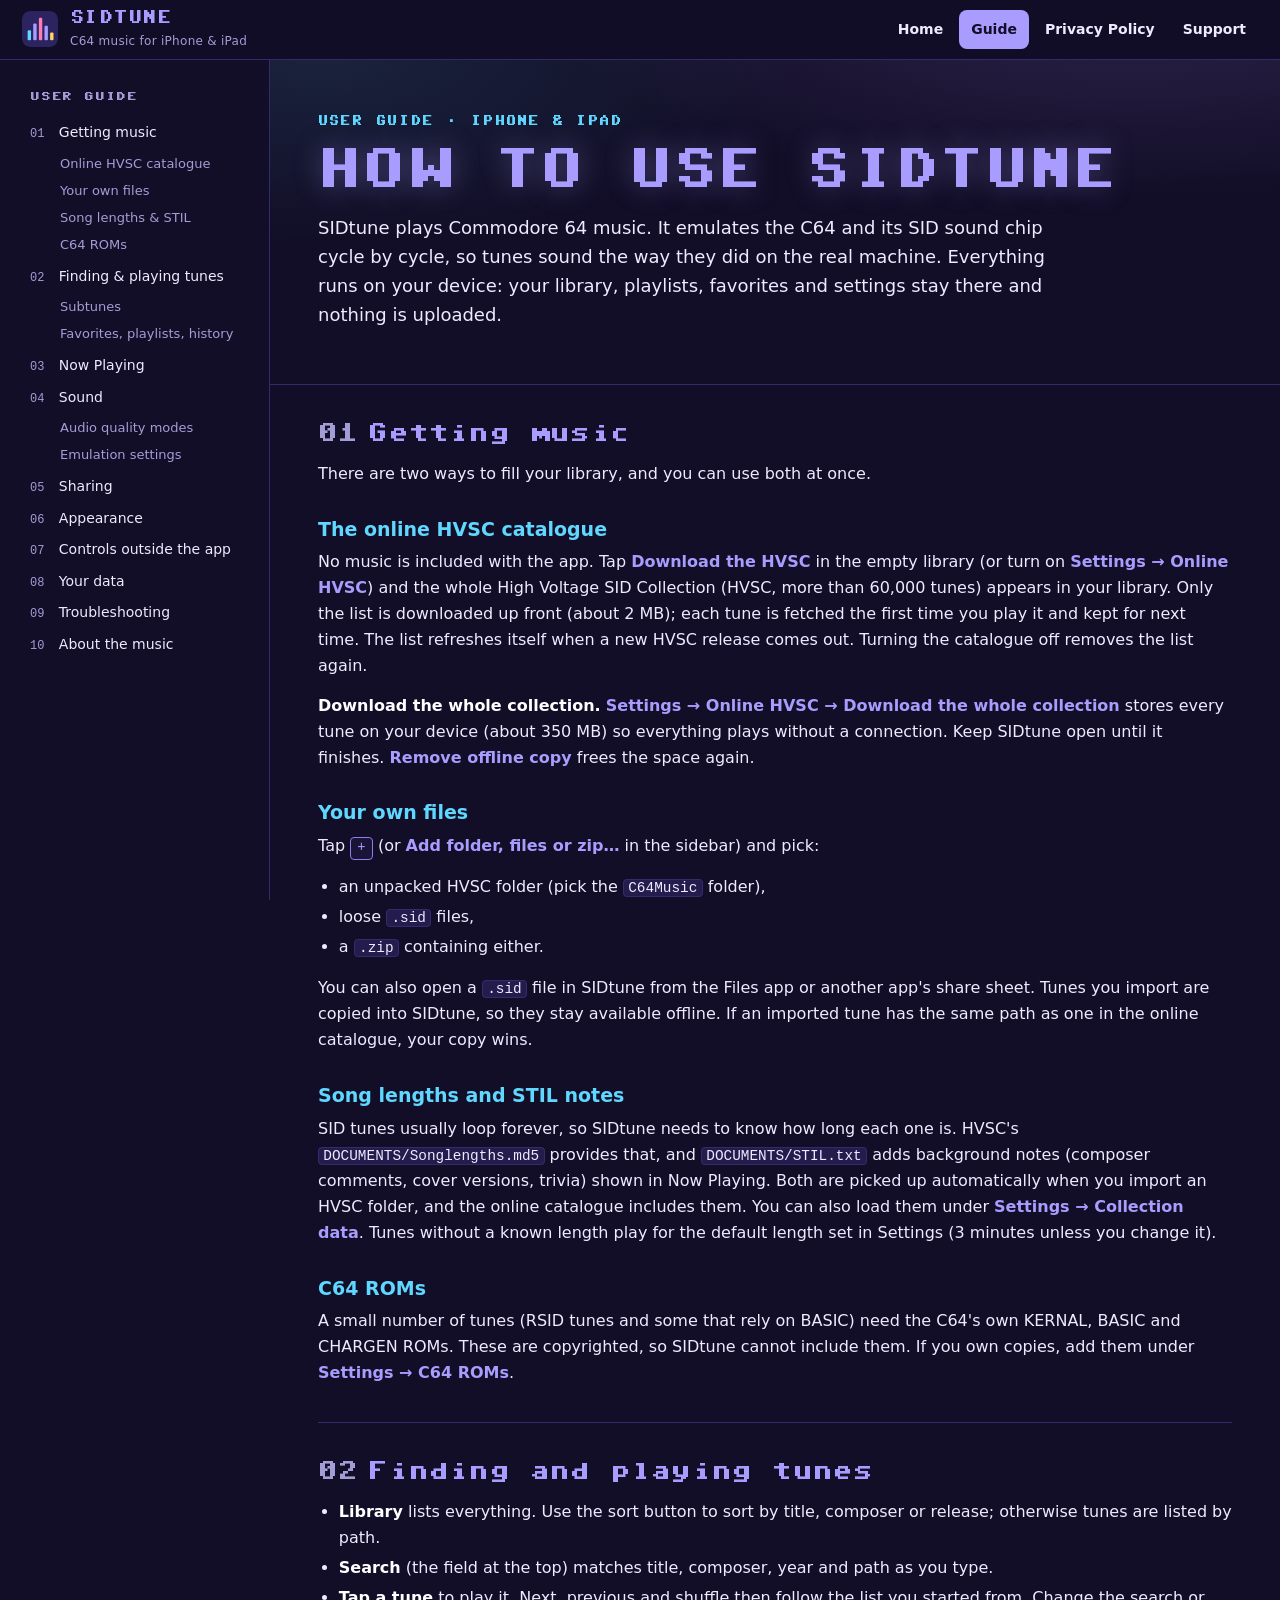
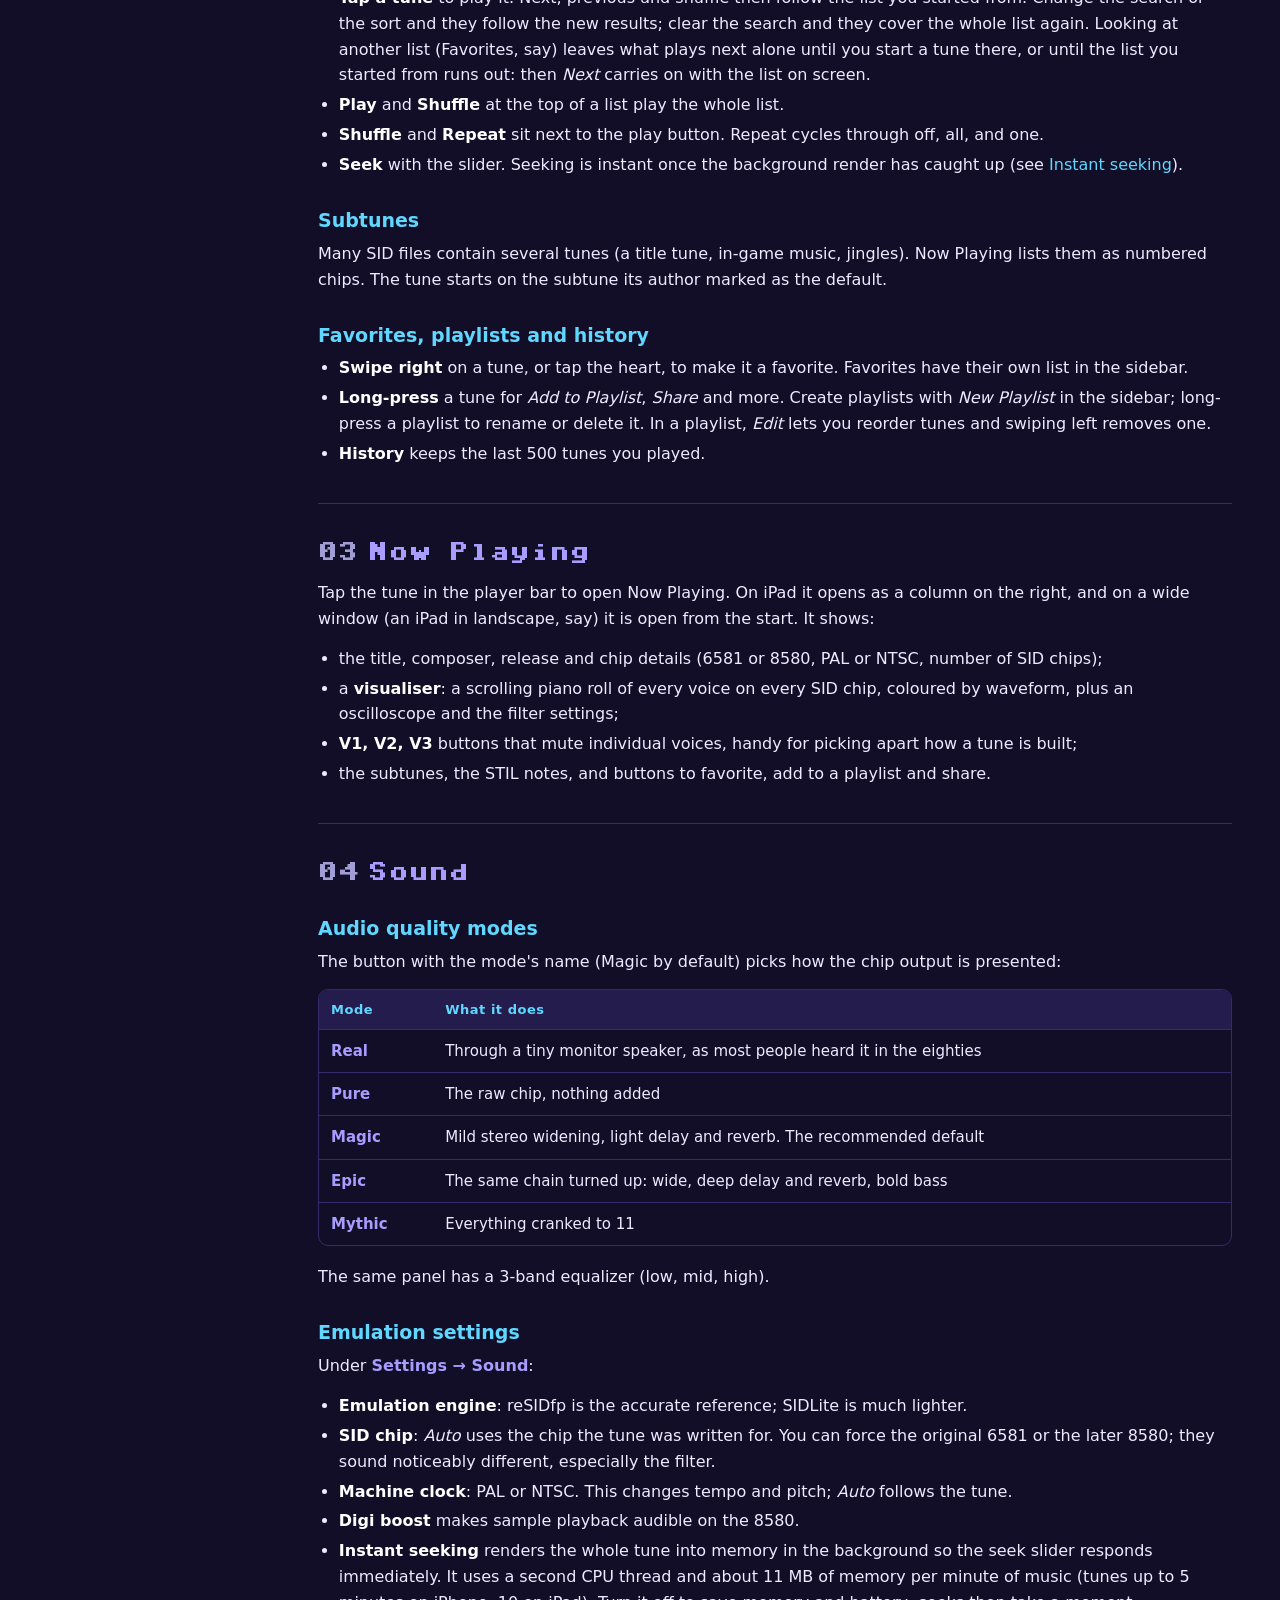
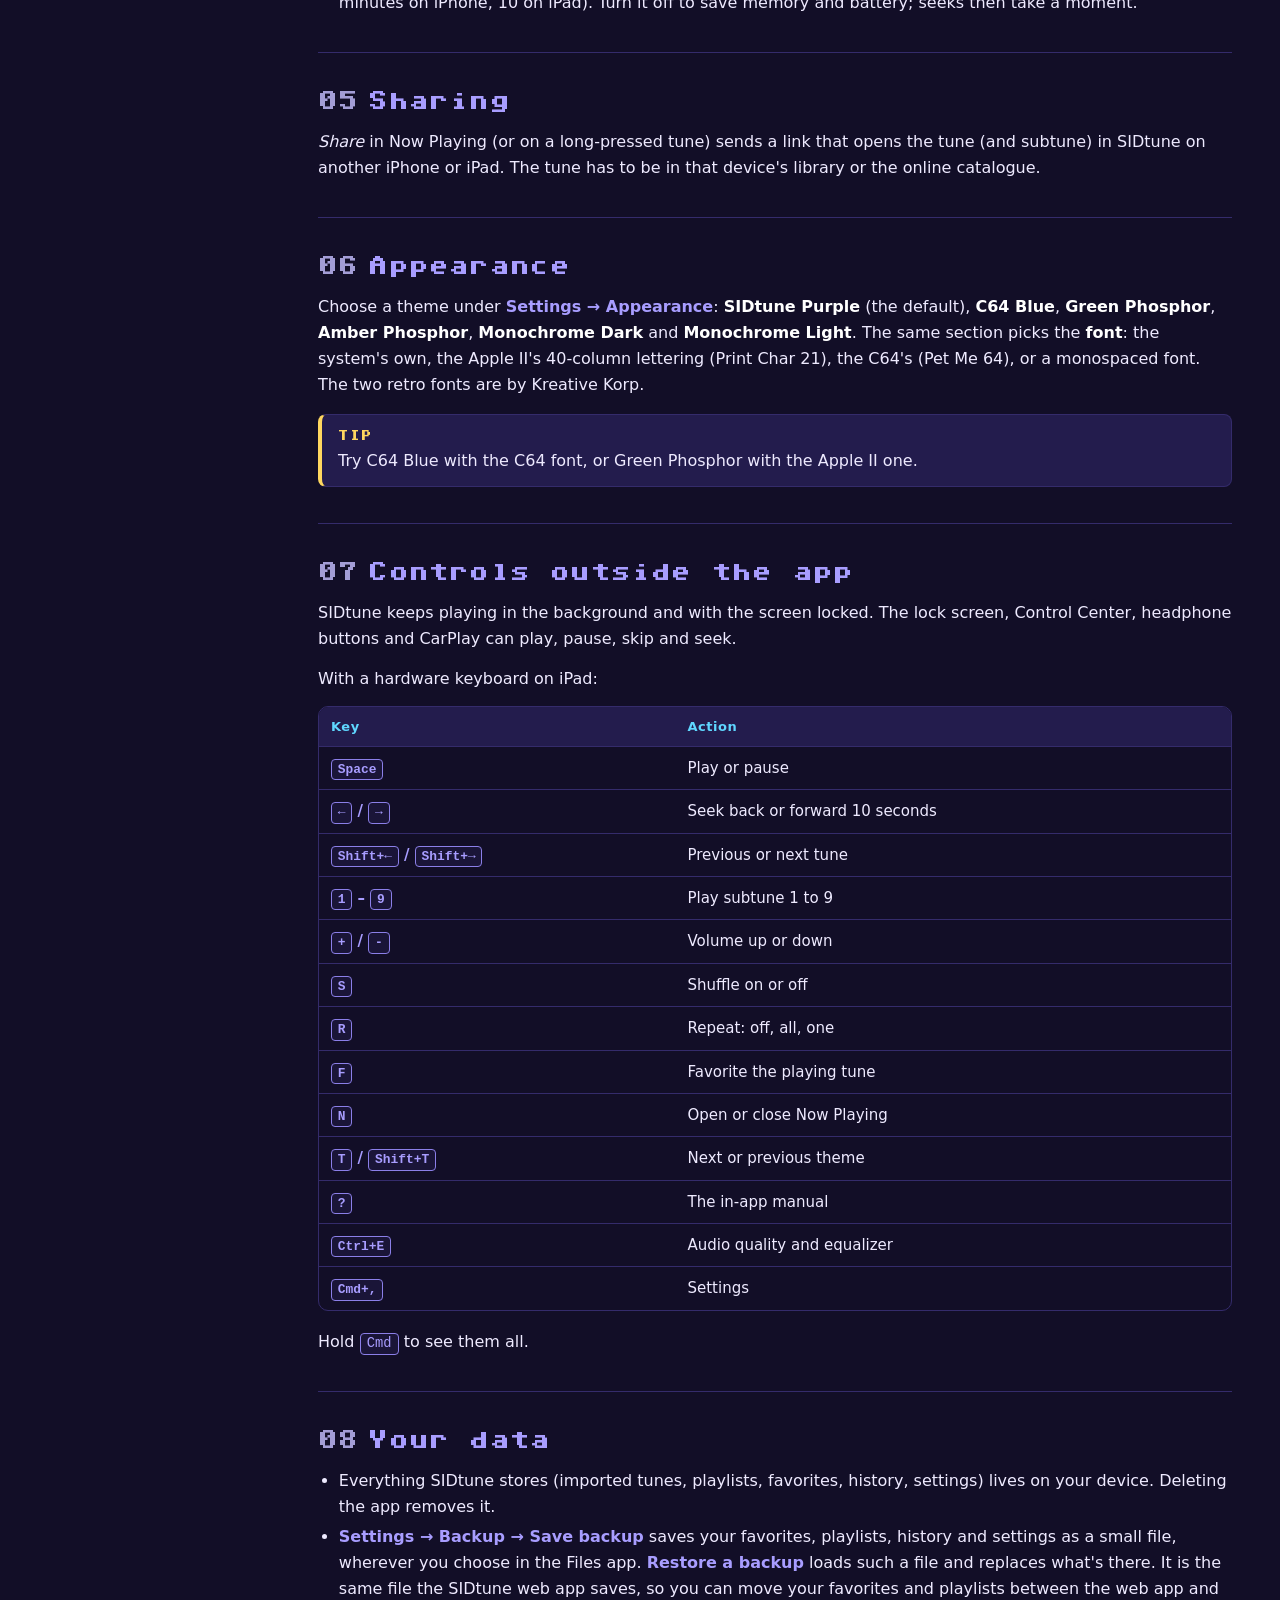
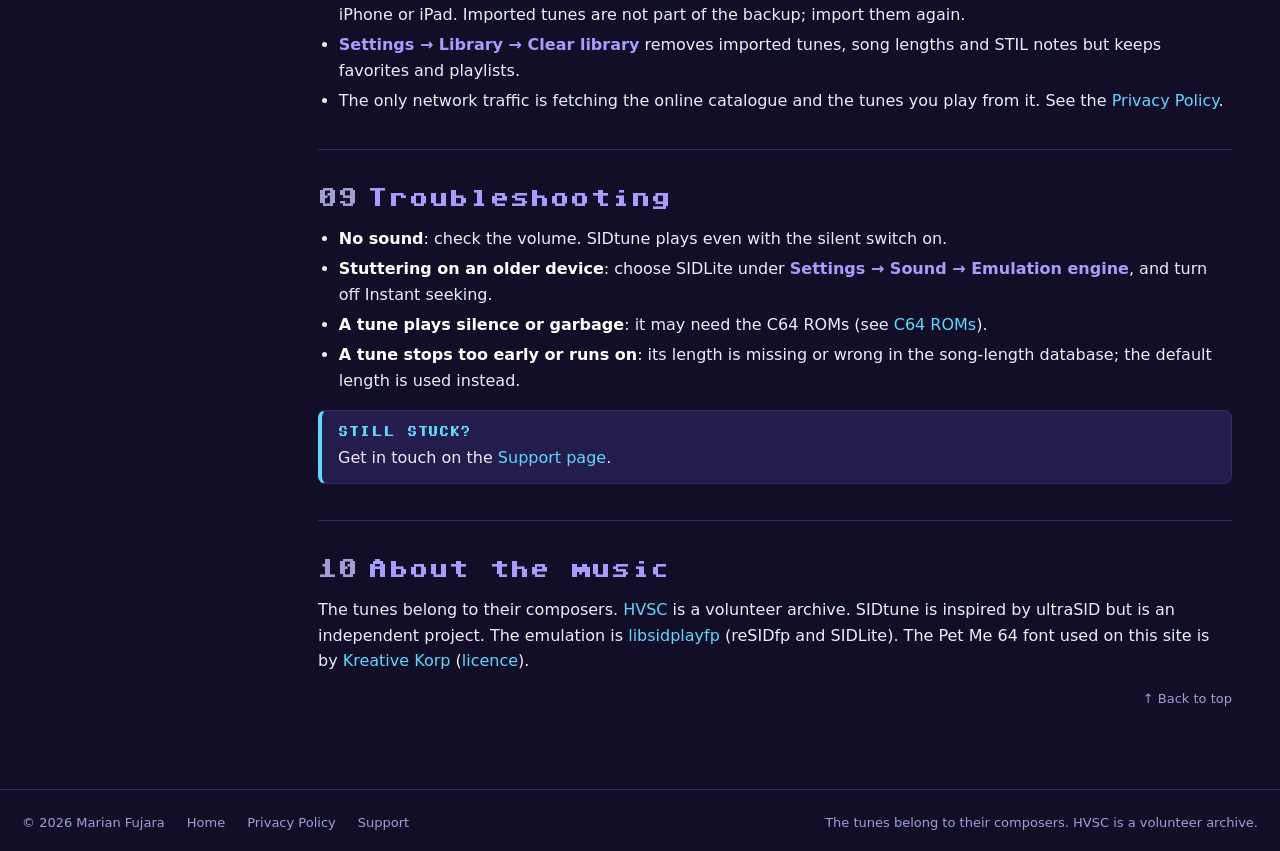
==== website/guide.html @ 6d30fe2c "Port web app 0.7.1–0.10.1; add App Store screenshots and support site From the web app: - Next, prev" ====
<!doctype html>
<html lang="en">
<head>
<meta charset="utf-8">
<meta name="viewport" content="width=device-width, initial-scale=1">
<title>SIDtune — User Guide</title>
<meta name="description" content="How to use SIDtune on iPhone and iPad: getting music, playing tunes, Now Playing, sound settings, sharing, appearance, controls, your data and troubleshooting.">
<meta name="theme-color" content="#120e27">
<link rel="icon" href="icon.svg" type="image/svg+xml">
<link rel="stylesheet" href="style.css">
</head>
<body class="guide">

<header class="topbar">
  <div class="topbar-inner">
    <a class="brand" href="index.html"><img src="icon.svg" alt="" width="36" height="36"><b>SIDTUNE<span>C64 music for iPhone &amp; iPad</span></b></a>
    <nav class="topnav" aria-label="Site">
      <a href="index.html">Home</a>
      <a href="guide.html" aria-current="page">Guide</a>
      <a href="privacy.html">Privacy<span class="long"> Policy</span></a>
      <a href="support.html">Support</a>
    </nav>
  </div>
</header>

<div class="layout">

<nav class="toc" aria-label="Contents">
  <div class="toc-title">USER GUIDE</div>
  <ol>
    <li><a href="#music">Getting music</a>
      <ol>
        <li><a href="#hvsc">Online HVSC catalogue</a></li>
        <li><a href="#own-files">Your own files</a></li>
        <li><a href="#songlengths">Song lengths &amp; STIL</a></li>
        <li><a href="#roms">C64 ROMs</a></li>
      </ol>
    </li>
    <li><a href="#playing">Finding &amp; playing tunes</a>
      <ol>
        <li><a href="#subtunes">Subtunes</a></li>
        <li><a href="#favorites">Favorites, playlists, history</a></li>
      </ol>
    </li>
    <li><a href="#now-playing">Now Playing</a></li>
    <li><a href="#sound">Sound</a>
      <ol>
        <li><a href="#modes">Audio quality modes</a></li>
        <li><a href="#emulation">Emulation settings</a></li>
      </ol>
    </li>
    <li><a href="#sharing">Sharing</a></li>
    <li><a href="#appearance">Appearance</a></li>
    <li><a href="#controls">Controls outside the app</a></li>
    <li><a href="#data">Your data</a></li>
    <li><a href="#troubleshooting">Troubleshooting</a></li>
    <li><a href="#about">About the music</a></li>
  </ol>
</nav>

<main>

<header class="hero" id="top">
  <div class="eyebrow">USER GUIDE · IPHONE &amp; IPAD</div>
  <h1>HOW TO USE SIDTUNE</h1>
  <p class="lead">SIDtune plays Commodore 64 music. It emulates the C64 and its SID sound chip cycle by cycle, so tunes sound the way they did on the real machine. Everything runs on your device: your library, playlists, favorites and settings stay there and nothing is uploaded.</p>
</header>

<details class="toc-mobile">
  <summary>CONTENTS</summary>
  <ol>
    <li><a href="#music">Getting music</a></li>
    <li><a href="#playing">Finding &amp; playing tunes</a></li>
    <li><a href="#now-playing">Now Playing</a></li>
    <li><a href="#sound">Sound</a></li>
    <li><a href="#sharing">Sharing</a></li>
    <li><a href="#appearance">Appearance</a></li>
    <li><a href="#controls">Controls outside the app</a></li>
    <li><a href="#data">Your data</a></li>
    <li><a href="#troubleshooting">Troubleshooting</a></li>
    <li><a href="#about">About the music</a></li>
  </ol>
</details>

<section id="music">
  <h2><span class="num">01</span>Getting music</h2>
  <p>There are two ways to fill your library, and you can use both at once.</p>

  <h3 id="hvsc">The online HVSC catalogue</h3>
  <p>No music is included with the app. Tap <em class="path">Download the HVSC</em> in the empty library (or turn on <em class="path">Settings → Online HVSC</em>) and the whole High Voltage SID Collection (HVSC, more than 60,000 tunes) appears in your library. Only the list is downloaded up front (about 2&nbsp;MB); each tune is fetched the first time you play it and kept for next time. The list refreshes itself when a new HVSC release comes out. Turning the catalogue off removes the list again.</p>
  <p><strong>Download the whole collection.</strong> <em class="path">Settings → Online HVSC → Download the whole collection</em> stores every tune on your device (about 350&nbsp;MB) so everything plays without a connection. Keep SIDtune open until it finishes. <em class="path">Remove offline copy</em> frees the space again.</p>

  <h3 id="own-files">Your own files</h3>
  <p>Tap <kbd>+</kbd> (or <em class="path">Add folder, files or zip…</em> in the sidebar) and pick:</p>
  <ul>
    <li>an unpacked HVSC folder (pick the <code>C64Music</code> folder),</li>
    <li>loose <code>.sid</code> files,</li>
    <li>a <code>.zip</code> containing either.</li>
  </ul>
  <p>You can also open a <code>.sid</code> file in SIDtune from the Files app or another app's share sheet. Tunes you import are copied into SIDtune, so they stay available offline. If an imported tune has the same path as one in the online catalogue, your copy wins.</p>

  <h3 id="songlengths">Song lengths and STIL notes</h3>
  <p>SID tunes usually loop forever, so SIDtune needs to know how long each one is. HVSC's <code>DOCUMENTS/Songlengths.md5</code> provides that, and <code>DOCUMENTS/STIL.txt</code> adds background notes (composer comments, cover versions, trivia) shown in Now Playing. Both are picked up automatically when you import an HVSC folder, and the online catalogue includes them. You can also load them under <em class="path">Settings → Collection data</em>. Tunes without a known length play for the default length set in Settings (3 minutes unless you change it).</p>

  <h3 id="roms">C64 ROMs</h3>
  <p>A small number of tunes (RSID tunes and some that rely on BASIC) need the C64's own KERNAL, BASIC and CHARGEN ROMs. These are copyrighted, so SIDtune cannot include them. If you own copies, add them under <em class="path">Settings → C64 ROMs</em>.</p>
</section>

<section id="playing">
  <h2><span class="num">02</span>Finding and playing tunes</h2>
  <ul>
    <li><strong>Library</strong> lists everything. Use the sort button to sort by title, composer or release; otherwise tunes are listed by path.</li>
    <li><strong>Search</strong> (the field at the top) matches title, composer, year and path as you type.</li>
    <li><strong>Tap a tune</strong> to play it. Next, previous and shuffle then follow the list you started from. Change the search or the sort and they follow the new results; clear the search and they cover the whole list again. Looking at another list (Favorites, say) leaves what plays next alone until you start a tune there, or until the list you started from runs out: then <em>Next</em> carries on with the list on screen.</li>
    <li><strong>Play</strong> and <strong>Shuffle</strong> at the top of a list play the whole list.</li>
    <li><strong>Shuffle</strong> and <strong>Repeat</strong> sit next to the play button. Repeat cycles through off, all, and one.</li>
    <li><strong>Seek</strong> with the slider. Seeking is instant once the background render has caught up (see <a href="#emulation">Instant seeking</a>).</li>
  </ul>

  <h3 id="subtunes">Subtunes</h3>
  <p>Many SID files contain several tunes (a title tune, in-game music, jingles). Now Playing lists them as numbered chips. The tune starts on the subtune its author marked as the default.</p>

  <h3 id="favorites">Favorites, playlists and history</h3>
  <ul>
    <li><strong>Swipe right</strong> on a tune, or tap the heart, to make it a favorite. Favorites have their own list in the sidebar.</li>
    <li><strong>Long-press</strong> a tune for <em>Add to Playlist</em>, <em>Share</em> and more. Create playlists with <em>New Playlist</em> in the sidebar; long-press a playlist to rename or delete it. In a playlist, <em>Edit</em> lets you reorder tunes and swiping left removes one.</li>
    <li><strong>History</strong> keeps the last 500 tunes you played.</li>
  </ul>
</section>

<section id="now-playing">
  <h2><span class="num">03</span>Now Playing</h2>
  <p>Tap the tune in the player bar to open Now Playing. On iPad it opens as a column on the right, and on a wide window (an iPad in landscape, say) it is open from the start. It shows:</p>
  <ul>
    <li>the title, composer, release and chip details (6581 or 8580, PAL or NTSC, number of SID chips);</li>
    <li>a <strong>visualiser</strong>: a scrolling piano roll of every voice on every SID chip, coloured by waveform, plus an oscilloscope and the filter settings;</li>
    <li><strong>V1, V2, V3</strong> buttons that mute individual voices, handy for picking apart how a tune is built;</li>
    <li>the subtunes, the STIL notes, and buttons to favorite, add to a playlist and share.</li>
  </ul>
</section>

<section id="sound">
  <h2><span class="num">04</span>Sound</h2>

  <h3 id="modes">Audio quality modes</h3>
  <p>The button with the mode's name (Magic by default) picks how the chip output is presented:</p>
  <div class="table-wrap"><table>
    <thead><tr><th>Mode</th><th>What it does</th></tr></thead>
    <tbody>
      <tr><td>Real</td><td>Through a tiny monitor speaker, as most people heard it in the eighties</td></tr>
      <tr><td>Pure</td><td>The raw chip, nothing added</td></tr>
      <tr><td>Magic</td><td>Mild stereo widening, light delay and reverb. The recommended default</td></tr>
      <tr><td>Epic</td><td>The same chain turned up: wide, deep delay and reverb, bold bass</td></tr>
      <tr><td>Mythic</td><td>Everything cranked to 11</td></tr>
    </tbody>
  </table></div>
  <p>The same panel has a 3-band equalizer (low, mid, high).</p>

  <h3 id="emulation">Emulation settings</h3>
  <p>Under <em class="path">Settings → Sound</em>:</p>
  <ul>
    <li><strong>Emulation engine</strong>: reSIDfp is the accurate reference; SIDLite is much lighter.</li>
    <li><strong>SID chip</strong>: <em>Auto</em> uses the chip the tune was written for. You can force the original 6581 or the later 8580; they sound noticeably different, especially the filter.</li>
    <li><strong>Machine clock</strong>: PAL or NTSC. This changes tempo and pitch; <em>Auto</em> follows the tune.</li>
    <li><strong>Digi boost</strong> makes sample playback audible on the 8580.</li>
    <li><strong>Instant seeking</strong> renders the whole tune into memory in the background so the seek slider responds immediately. It uses a second CPU thread and about 11&nbsp;MB of memory per minute of music (tunes up to 5 minutes on iPhone, 10 on iPad). Turn it off to save memory and battery; seeks then take a moment.</li>
  </ul>
</section>

<section id="sharing">
  <h2><span class="num">05</span>Sharing</h2>
  <p><em>Share</em> in Now Playing (or on a long-pressed tune) sends a link that opens the tune (and subtune) in SIDtune on another iPhone or iPad. The tune has to be in that device's library or the online catalogue.</p>
</section>

<section id="appearance">
  <h2><span class="num">06</span>Appearance</h2>
  <p>Choose a theme under <em class="path">Settings → Appearance</em>: <strong>SIDtune Purple</strong> (the default), <strong>C64 Blue</strong>, <strong>Green Phosphor</strong>, <strong>Amber Phosphor</strong>, <strong>Monochrome Dark</strong> and <strong>Monochrome Light</strong>. The same section picks the <strong>font</strong>: the system's own, the Apple II's 40-column lettering (Print Char 21), the C64's (Pet Me 64), or a monospaced font. The two retro fonts are by Kreative Korp.</p>
  <div class="tip"><b>TIP</b>Try C64 Blue with the C64 font, or Green Phosphor with the Apple II one.</div>
</section>

<section id="controls">
  <h2><span class="num">07</span>Controls outside the app</h2>
  <p>SIDtune keeps playing in the background and with the screen locked. The lock screen, Control Center, headphone buttons and CarPlay can play, pause, skip and seek.</p>
  <p>With a hardware keyboard on iPad:</p>
  <div class="table-wrap"><table>
    <thead><tr><th>Key</th><th>Action</th></tr></thead>
    <tbody>
      <tr><td><kbd>Space</kbd></td><td>Play or pause</td></tr>
      <tr><td><kbd>←</kbd> / <kbd>→</kbd></td><td>Seek back or forward 10 seconds</td></tr>
      <tr><td><kbd>Shift+←</kbd> / <kbd>Shift+→</kbd></td><td>Previous or next tune</td></tr>
      <tr><td><kbd>1</kbd> – <kbd>9</kbd></td><td>Play subtune 1 to 9</td></tr>
      <tr><td><kbd>+</kbd> / <kbd>-</kbd></td><td>Volume up or down</td></tr>
      <tr><td><kbd>S</kbd></td><td>Shuffle on or off</td></tr>
      <tr><td><kbd>R</kbd></td><td>Repeat: off, all, one</td></tr>
      <tr><td><kbd>F</kbd></td><td>Favorite the playing tune</td></tr>
      <tr><td><kbd>N</kbd></td><td>Open or close Now Playing</td></tr>
      <tr><td><kbd>T</kbd> / <kbd>Shift+T</kbd></td><td>Next or previous theme</td></tr>
      <tr><td><kbd>?</kbd></td><td>The in-app manual</td></tr>
      <tr><td><kbd>Ctrl+E</kbd></td><td>Audio quality and equalizer</td></tr>
      <tr><td><kbd>Cmd+,</kbd></td><td>Settings</td></tr>
    </tbody>
  </table></div>
  <p>Hold <kbd>Cmd</kbd> to see them all.</p>
</section>

<section id="data">
  <h2><span class="num">08</span>Your data</h2>
  <ul>
    <li>Everything SIDtune stores (imported tunes, playlists, favorites, history, settings) lives on your device. Deleting the app removes it.</li>
    <li><em class="path">Settings → Backup → Save backup</em> saves your favorites, playlists, history and settings as a small file, wherever you choose in the Files app. <em class="path">Restore a backup</em> loads such a file and replaces what's there. It is the same file the SIDtune web app saves, so you can move your favorites and playlists between the web app and iPhone or iPad. Imported tunes are not part of the backup; import them again.</li>
    <li><em class="path">Settings → Library → Clear library</em> removes imported tunes, song lengths and STIL notes but keeps favorites and playlists.</li>
    <li>The only network traffic is fetching the online catalogue and the tunes you play from it. See the <a href="privacy.html">Privacy Policy</a>.</li>
  </ul>
</section>

<section id="troubleshooting">
  <h2><span class="num">09</span>Troubleshooting</h2>
  <ul>
    <li><strong>No sound</strong>: check the volume. SIDtune plays even with the silent switch on.</li>
    <li><strong>Stuttering on an older device</strong>: choose SIDLite under <em class="path">Settings → Sound → Emulation engine</em>, and turn off Instant seeking.</li>
    <li><strong>A tune plays silence or garbage</strong>: it may need the C64 ROMs (see <a href="#roms">C64 ROMs</a>).</li>
    <li><strong>A tune stops too early or runs on</strong>: its length is missing or wrong in the song-length database; the default length is used instead.</li>
  </ul>
  <div class="note"><b>STILL STUCK?</b>Get in touch on the <a href="support.html">Support page</a>.</div>
</section>

<section id="about">
  <h2><span class="num">10</span>About the music</h2>
  <p>The tunes belong to their composers. <a href="https://www.hvsc.c64.org/">HVSC</a> is a volunteer archive. SIDtune is inspired by ultraSID but is an independent project. The emulation is <a href="https://github.com/libsidplayfp/libsidplayfp">libsidplayfp</a> (reSIDfp and SIDLite). The Pet Me 64 font used on this site is by <a href="https://www.kreativekorp.com/software/fonts/">Kreative Korp</a> (<a href="fonts/Kreative-FreeLicense.txt">licence</a>).</p>
  <a class="top-link" href="#top">↑ Back to top</a>
</section>

</main>
</div>

<footer class="site-footer">
  <span>© 2026 Marian Fujara</span>
  <a href="index.html">Home</a>
  <a href="privacy.html">Privacy Policy</a>
  <a href="support.html">Support</a>
  <span class="spacer">The tunes belong to their composers. HVSC is a volunteer archive.</span>
</footer>

</body>
</html>
---- website/style.css ----
/* Shared styles for the SIDtune website. Colours are the app's "SIDtune Purple" theme (SIDtune/UI/Theme.swift). */
@font-face { font-family: "Pet Me 64"; src: url("fonts/PetMe64.ttf") format("truetype"); font-display: swap; }

:root {
  --bg: #120e27;
  --bg-2: #1a1538;
  --panel: #231c4d;
  --panel-2: #2c2460;
  --line: #342b6b;
  --text: #eeeaff;
  --muted: #a39dd6;
  --accent: #8b7fe8;
  --accent-strong: #a89dff;
  --accent-ink: #120e27;
  --tri: #5fd7ff;
  --saw: #ffd75f;
  --pulse: #ff7ab6;
  --mix: #b48cff;
  --radius: 10px;
  --topbar-h: 60px;
  --c64: "Pet Me 64", ui-monospace, Menlo, monospace;
  --sans: system-ui, -apple-system, "Segoe UI", Roboto, sans-serif;
  --mono: ui-monospace, "SF Mono", Menlo, Consolas, monospace;
  color-scheme: dark;
}
* { box-sizing: border-box; }
html { scroll-behavior: smooth; scroll-padding-top: 76px; }
body {
  margin: 0; background: var(--bg); color: var(--text);
  font-family: var(--sans); font-size: 16px; line-height: 1.62;
  -webkit-text-size-adjust: 100%;
}
a { color: var(--tri); text-decoration: none; }
a:hover { text-decoration: underline; }
img, svg { max-width: 100%; height: auto; display: block; }
code { font-family: var(--mono); font-size: .9em; background: var(--panel); border: 1px solid var(--line); border-radius: 4px; padding: 0 .3em; }
kbd {
  display: inline-block; padding: 0 .45em; border: 1px solid var(--accent); border-radius: 4px; background: var(--bg-2);
  color: var(--accent-strong); font-family: var(--mono); font-size: .86em; line-height: 1.5; white-space: nowrap;
}
.path { color: var(--accent-strong); font-style: normal; font-weight: 600; }

/* ---------- top bar ---------- */
.topbar {
  position: sticky; top: 0; z-index: 50; height: var(--topbar-h);
  background: rgba(18, 14, 39, .92); backdrop-filter: blur(8px); -webkit-backdrop-filter: blur(8px);
  border-bottom: 1px solid var(--line);
}
.topbar-inner { max-width: 1320px; margin: 0 auto; height: 100%; padding: 0 22px; display: flex; align-items: center; gap: 24px; }
.brand { display: flex; align-items: center; gap: 12px; color: var(--accent-strong); margin-right: auto; }
.brand:hover { text-decoration: none; }
.brand img { width: 36px; height: 36px; border-radius: 8px; }
.brand b { font-family: var(--c64); font-weight: 400; font-size: 14px; letter-spacing: .02em; }
.brand span { display: block; color: var(--muted); font-size: 12px; font-family: var(--sans); margin-top: 2px; }
.topnav { display: flex; gap: 4px; }
.topnav a { font-size: 14px; font-weight: 600; color: var(--text); padding: 8px 12px; border-radius: 8px; white-space: nowrap; }
.topnav a:hover { text-decoration: none; color: var(--accent-strong); background: var(--panel); }
.topnav a[aria-current="page"] { color: var(--accent-ink); background: var(--accent-strong); }

/* ---------- typography ---------- */
h1, h2 { font-family: var(--c64); font-weight: 400; line-height: 1.3; letter-spacing: .01em; }
h3, h4 { font-weight: 700; line-height: 1.3; }
h2 { color: var(--accent-strong); font-size: 20px; margin: 0 0 14px; }
h2 .num { color: var(--muted); margin-right: 10px; }
h3 { color: var(--tri); font-size: 19px; margin: 30px 0 8px; }
h4 { color: #fff; font-size: 16px; margin: 20px 0 6px; }
p { margin: 0 0 14px; }
ul, ol { padding-left: 1.3em; margin: 0 0 14px; }
li { margin: 4px 0; }
strong { color: #fff; }
.lead { font-size: 18px; max-width: 64ch; }
.muted { color: var(--muted); }

/* ---------- hero (home and guide) ---------- */
.hero {
  padding: 64px 48px 52px;
  background:
    radial-gradient(1000px 360px at 85% -80px, rgba(180, 140, 255, .18), transparent 60%),
    radial-gradient(800px 300px at 5% 0, rgba(95, 215, 255, .10), transparent 60%),
    var(--bg);
  border-bottom: 1px solid var(--line);
}
.hero-inner { max-width: 1180px; margin: 0 auto; display: grid; grid-template-columns: minmax(0, 1fr) 420px; gap: 48px; align-items: center; }
.eyebrow { font-family: var(--c64); color: var(--tri); font-size: 11px; letter-spacing: .1em; }
.hero h1 { font-size: clamp(32px, 6vw, 60px); color: var(--accent-strong); margin: 12px 0 14px; text-shadow: 0 0 28px rgba(168, 157, 255, .35); }
.hero h1 small { display: block; font-family: var(--sans); font-weight: 700; font-size: clamp(18px, 2.4vw, 24px); color: #fff; letter-spacing: 0; margin-top: 14px; text-shadow: none; }
.meta { display: flex; flex-wrap: wrap; gap: 10px; margin-top: 22px; }
.meta span { font-size: 13px; color: var(--muted); border: 1px solid var(--line); padding: 4px 12px; border-radius: 999px; }
.actions { display: flex; flex-wrap: wrap; gap: 12px; margin-top: 26px; }
.btn { display: inline-block; font-weight: 700; font-size: 15px; color: var(--accent-ink); background: var(--accent-strong); border-radius: 10px; padding: 11px 18px; }
.btn:hover { text-decoration: none; filter: brightness(1.08); }
.btn.ghost { color: var(--text); background: transparent; border: 1px solid var(--accent); }

/* The visualiser: a static picture of the app's piano roll, coloured by waveform. */
.viz { background: #0e0a22; border: 1px solid var(--line); border-radius: 18px; padding: 16px; box-shadow: 0 20px 50px rgba(0, 0, 0, .5); }
.viz .legend { display: flex; flex-wrap: wrap; gap: 6px 14px; font-size: 12px; color: var(--muted); margin-top: 10px; }
.viz .legend i { display: inline-block; width: 10px; height: 10px; border-radius: 3px; margin-right: 6px; vertical-align: -1px; }

/* ---------- home ---------- */
.home { max-width: 1180px; margin: 0 auto; padding: 0 48px 40px; }
.home section { padding-top: 56px; }
.cards { display: grid; grid-template-columns: repeat(auto-fill, minmax(260px, 1fr)); gap: 14px; margin: 18px 0; }
.card { background: var(--panel); border: 1px solid var(--line); border-radius: var(--radius); padding: 16px 18px; }
.card h3 { margin: 0 0 6px; font-size: 17px; color: #fff; }
.card h3::before { content: ""; display: inline-block; width: 10px; height: 10px; border-radius: 3px; margin-right: 10px; background: var(--c, var(--accent-strong)); }
.card p { margin: 0; font-size: 15px; color: var(--muted); }
.split { display: grid; grid-template-columns: repeat(auto-fit, minmax(300px, 1fr)); gap: 14px; }
.panel { background: var(--bg-2); border: 1px solid var(--line); border-radius: 14px; padding: 22px 24px; }
.panel h2 { font-size: 16px; }
.panel p:last-child { margin-bottom: 0; }

/* ---------- guide layout ---------- */
.layout { display: grid; grid-template-columns: 270px minmax(0, 1fr); max-width: 1320px; margin: 0 auto; }
nav.toc {
  position: sticky; top: var(--topbar-h); height: calc(100vh - var(--topbar-h)); overflow-y: auto;
  padding: 28px 18px 40px 22px; border-right: 1px solid var(--line); font-size: 14px;
}
.toc-title { font-family: var(--c64); font-size: 10px; letter-spacing: .08em; color: var(--muted); margin: 0 0 14px 8px; }
.toc ol { list-style: none; margin: 0; padding: 0; counter-reset: s; }
.toc > ol > li { counter-increment: s; margin: 2px 0; }
.toc > ol > li > a::before { content: counter(s, decimal-leading-zero) "  "; color: var(--muted); font-family: var(--mono); font-size: 12px; white-space: pre; }
.toc a { color: var(--text); display: block; padding: 3px 8px; border-radius: 6px; }
.toc a:hover { background: var(--panel); text-decoration: none; color: var(--accent-strong); }
.toc ol ol { padding-left: 30px; margin: 2px 0 6px; }
.toc ol ol a { color: var(--muted); font-size: 13px; padding: 1px 8px; }
details.toc-mobile { display: none; }

.guide main { padding: 0 48px 80px; min-width: 0; }
.guide .hero { margin: 0 -48px; padding: 52px 48px 40px; }
.guide .hero h1 { font-size: clamp(28px, 4.4vw, 44px); }
.guide section { padding-top: 36px; }
.guide section + section { border-top: 1px solid var(--line); margin-top: 36px; }

/* ---------- callouts & tables ---------- */
.note, .tip {
  border: 1px solid var(--line); border-left: 4px solid var(--tri); background: var(--panel);
  padding: 12px 16px; border-radius: 8px; margin: 16px 0;
}
.tip { border-left-color: var(--saw); }
.note > b:first-child, .tip > b:first-child { display: block; font-family: var(--c64); font-weight: 400; font-size: 11px; letter-spacing: .06em; margin-bottom: 4px; color: var(--tri); }
.tip > b:first-child { color: var(--saw); }
.table-wrap { overflow-x: auto; margin: 14px 0 18px; border: 1px solid var(--line); border-radius: var(--radius); }
table { border-collapse: collapse; width: 100%; font-size: 15px; }
th, td { text-align: left; padding: 9px 12px; border-bottom: 1px solid var(--line); vertical-align: top; }
th { color: var(--tri); background: var(--panel); font-size: 13px; letter-spacing: .04em; white-space: nowrap; }
tr:last-child td { border-bottom: 0; }
td:first-child { color: var(--accent-strong); font-weight: 600; white-space: nowrap; }
.top-link { font-size: 13px; float: right; color: var(--muted); }

/* ---------- single-column pages (privacy, support) ---------- */
.page { max-width: 820px; margin: 0 auto; padding: 48px 24px 80px; }
.page h1 { font-size: clamp(24px, 4vw, 36px); color: var(--accent-strong); margin: 0 0 10px; }
.page .dates { font-size: 14px; color: var(--muted); margin-bottom: 26px; }
.page h2 { margin-top: 40px; font-size: 17px; }
.page h3 { margin-top: 24px; font-size: 17px; }
.page td:first-child { white-space: normal; }
.summary { border: 1px solid var(--accent); background: var(--bg-2); border-radius: var(--radius); padding: 16px 20px; margin: 18px 0 8px; }
.summary b:first-child { display: block; font-family: var(--c64); font-weight: 400; font-size: 11px; color: var(--accent-strong); letter-spacing: .06em; margin-bottom: 6px; }
.contact-card { display: grid; grid-template-columns: 96px 1fr; gap: 22px; align-items: center; background: var(--panel); border: 1px solid var(--line); border-radius: 14px; padding: 24px; margin: 22px 0; }
.contact-card img { width: 96px; height: 96px; border-radius: 20px; }
.contact-card .name { font-size: 20px; color: #fff; font-weight: 700; }
.contact-card .role { color: var(--muted); font-size: 14px; margin-bottom: 8px; }
.contact-card .email { font-family: var(--mono); font-size: 17px; word-break: break-all; }
.faq dt { font-weight: 700; color: #fff; margin-top: 18px; }
.faq dd { margin: 4px 0 0; }

/* ---------- footer ---------- */
.site-footer { max-width: 1320px; margin: 0 auto; padding: 22px; border-top: 1px solid var(--line); color: var(--muted); font-size: 13px; display: flex; flex-wrap: wrap; gap: 8px 22px; }
.site-footer a { color: var(--muted); }
.site-footer .spacer { margin-left: auto; }

/* ---------- responsive ---------- */
@media (max-width: 1000px) {
  .hero-inner { grid-template-columns: 1fr; gap: 32px; }
  .viz { max-width: 520px; }
}
@media (max-width: 880px) {
  :root { --topbar-h: 56px; }
  .topbar-inner { padding: 0 12px; gap: 8px; }
  .brand b, .brand span { display: none; }
  .topnav a { padding: 7px 9px; font-size: 13.5px; }
  .topnav .long { display: none; }
  .hero { padding: 40px 16px 34px; }
  .home { padding: 0 16px 30px; }
  .home section { padding-top: 40px; }
  .layout { grid-template-columns: 1fr; }
  nav.toc { display: none; }
  details.toc-mobile { display: block; margin: 18px 0 0; background: var(--panel); border: 1px solid var(--line); border-radius: var(--radius); padding: 10px 14px; }
  details.toc-mobile summary { font-family: var(--c64); font-size: 11px; color: var(--accent-strong); cursor: pointer; }
  details.toc-mobile ol { margin: 10px 0 4px; }
  .guide main { padding: 0 16px 60px; }
  .guide .hero { margin: 0 -16px; padding: 36px 16px 28px; }
  .page { padding: 32px 16px 60px; }
  .contact-card { grid-template-columns: 1fr; }
  h2 { font-size: 17px; }
  .site-footer .spacer { margin-left: 0; }
}

@media print {
  :root { --bg: #fff; --bg-2: #f5f4fb; --panel: #f0eef9; --line: #ccc8e6; --text: #111; --muted: #555; --accent-strong: #4a3fb0; --tri: #00607a; }
  .topbar, nav.toc, details.toc-mobile, .top-link, .viz { display: none !important; }
  .layout { display: block; }
  .hero { background: none; }
  .hero h1 { text-shadow: none; }
  strong, h4, .card h3 { color: #000; }
}
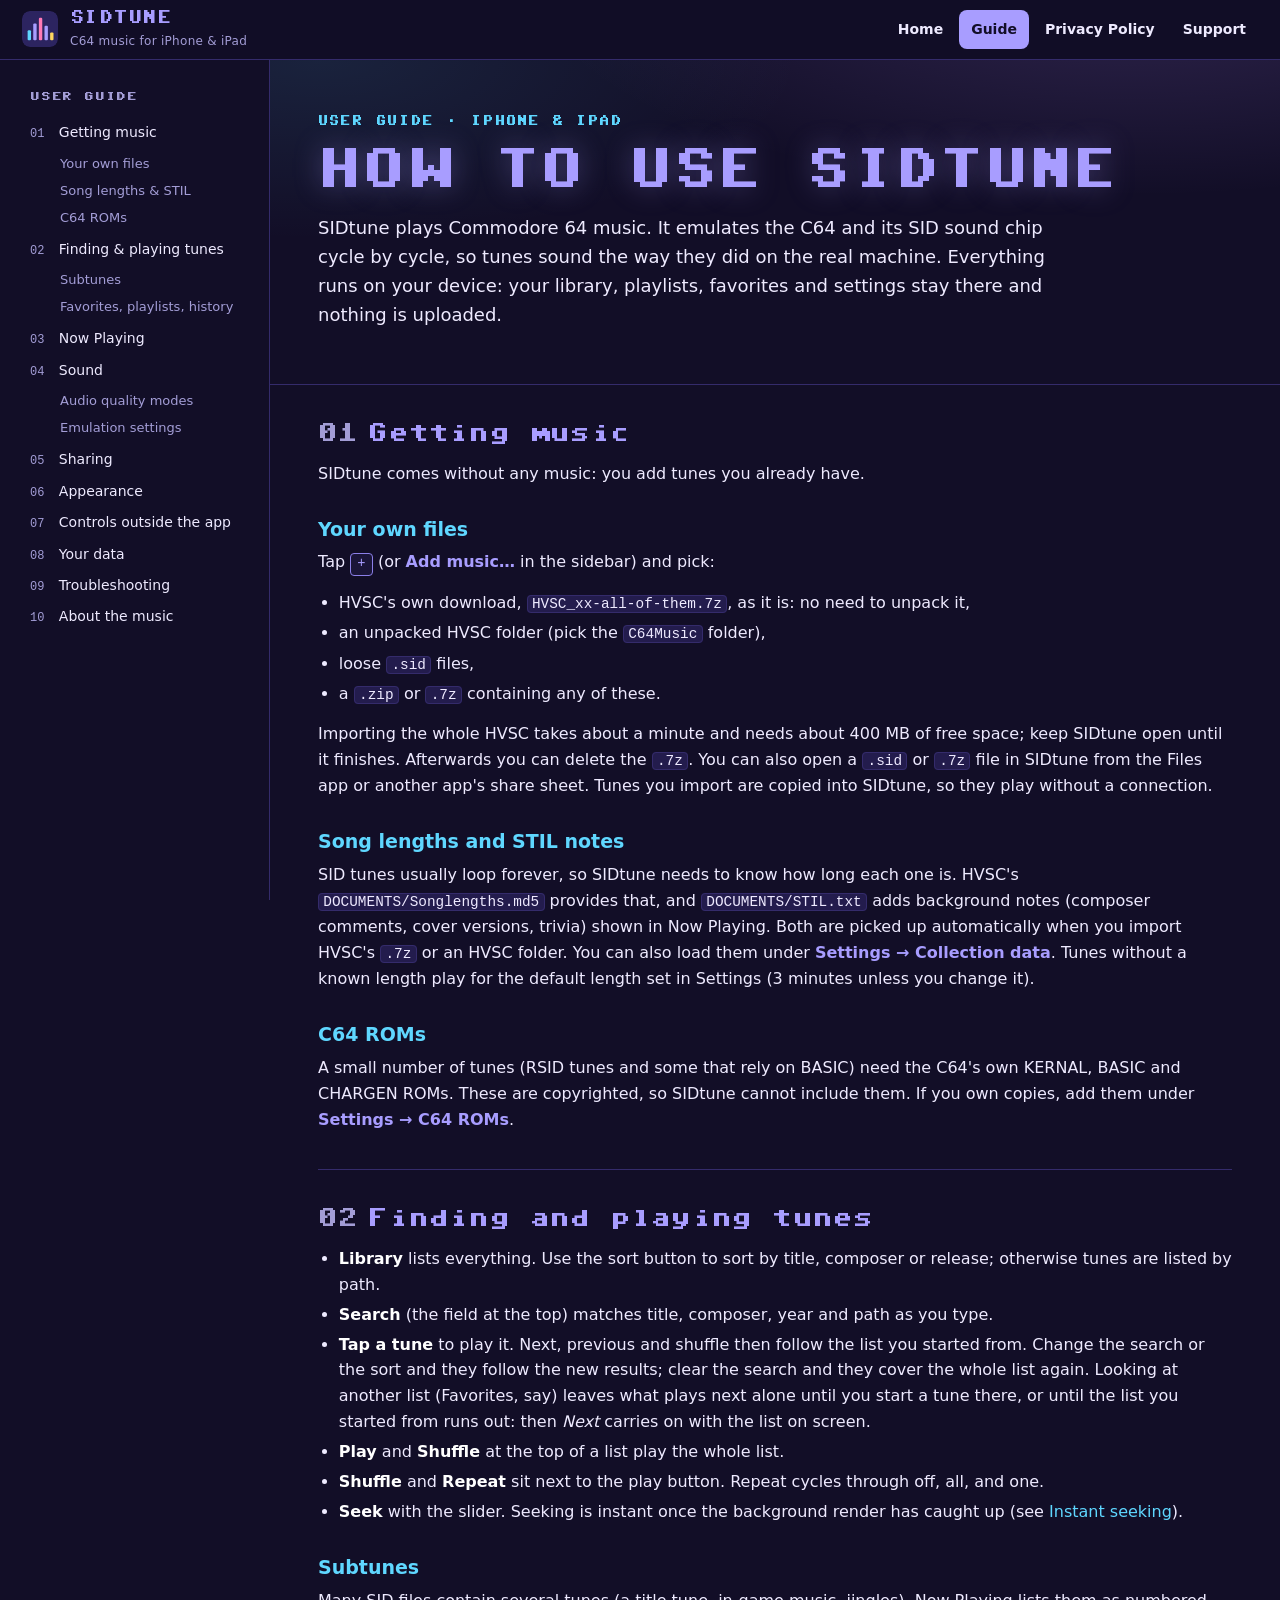
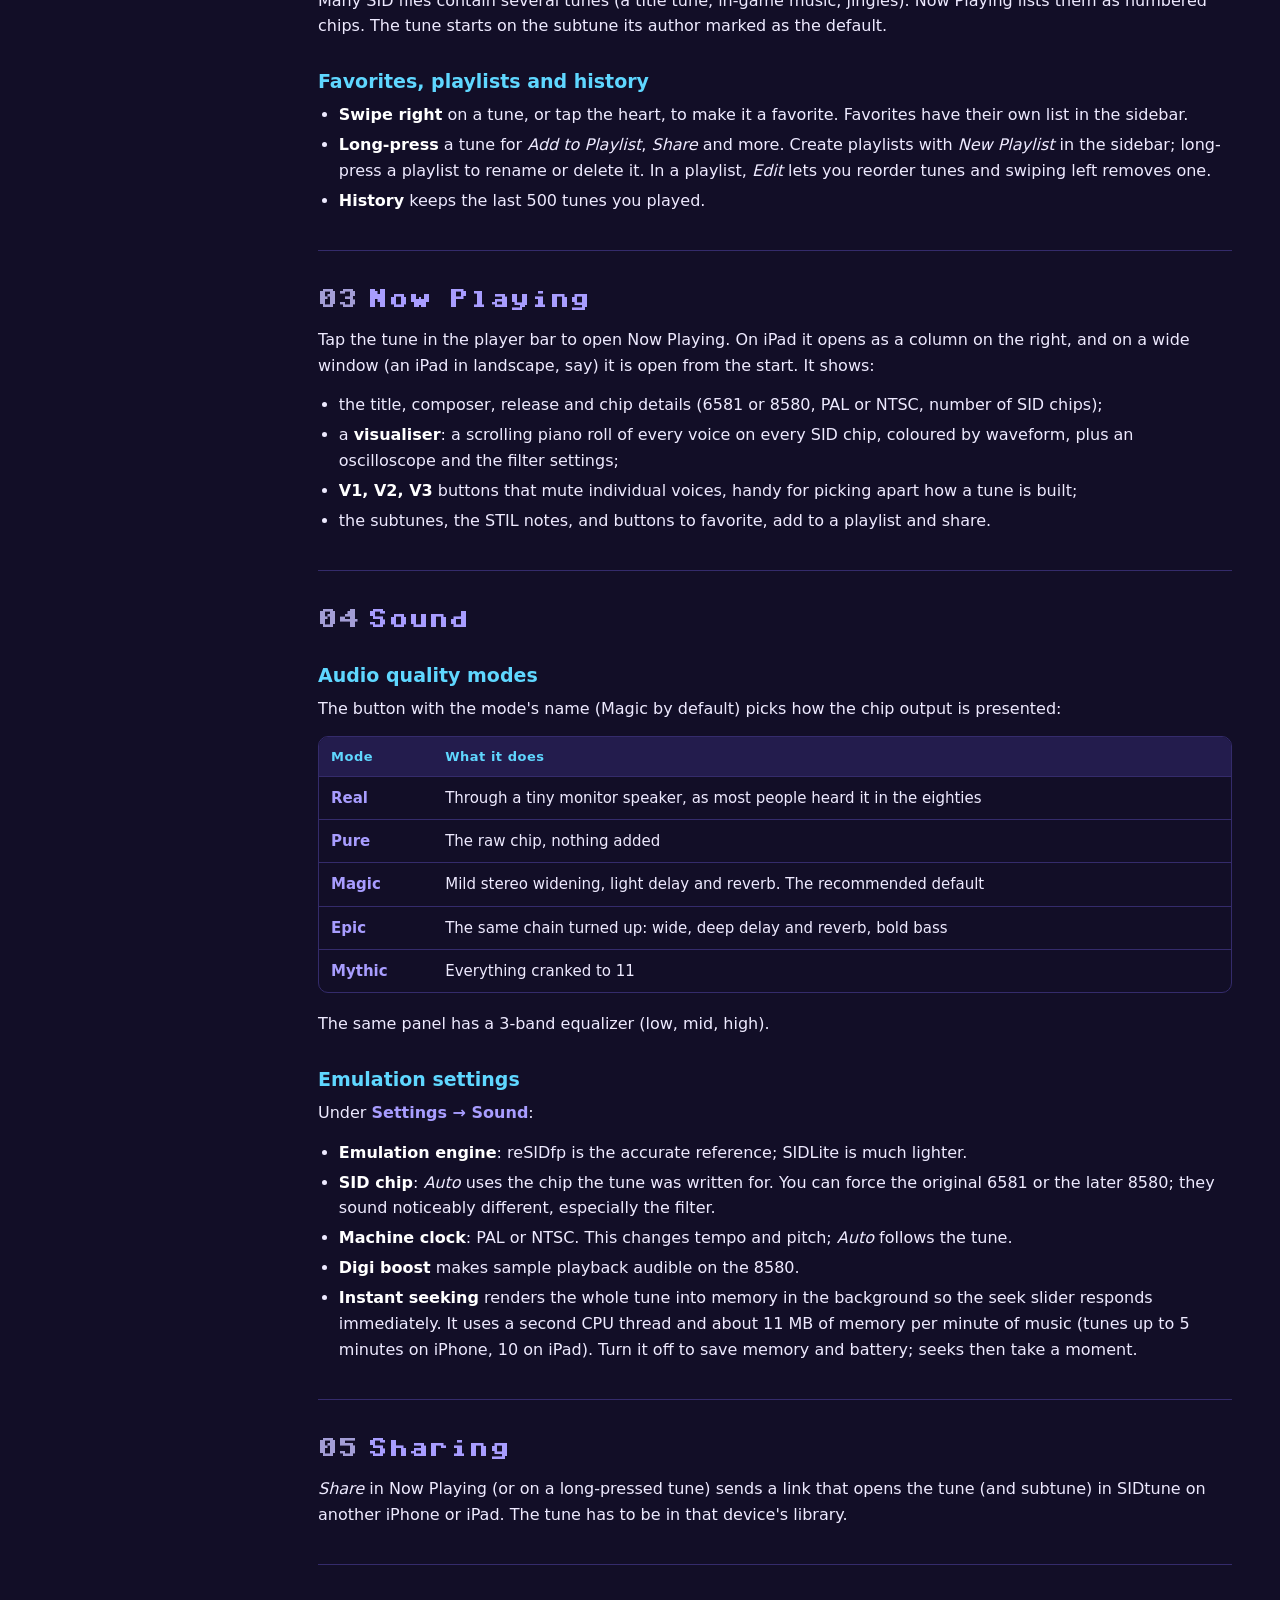
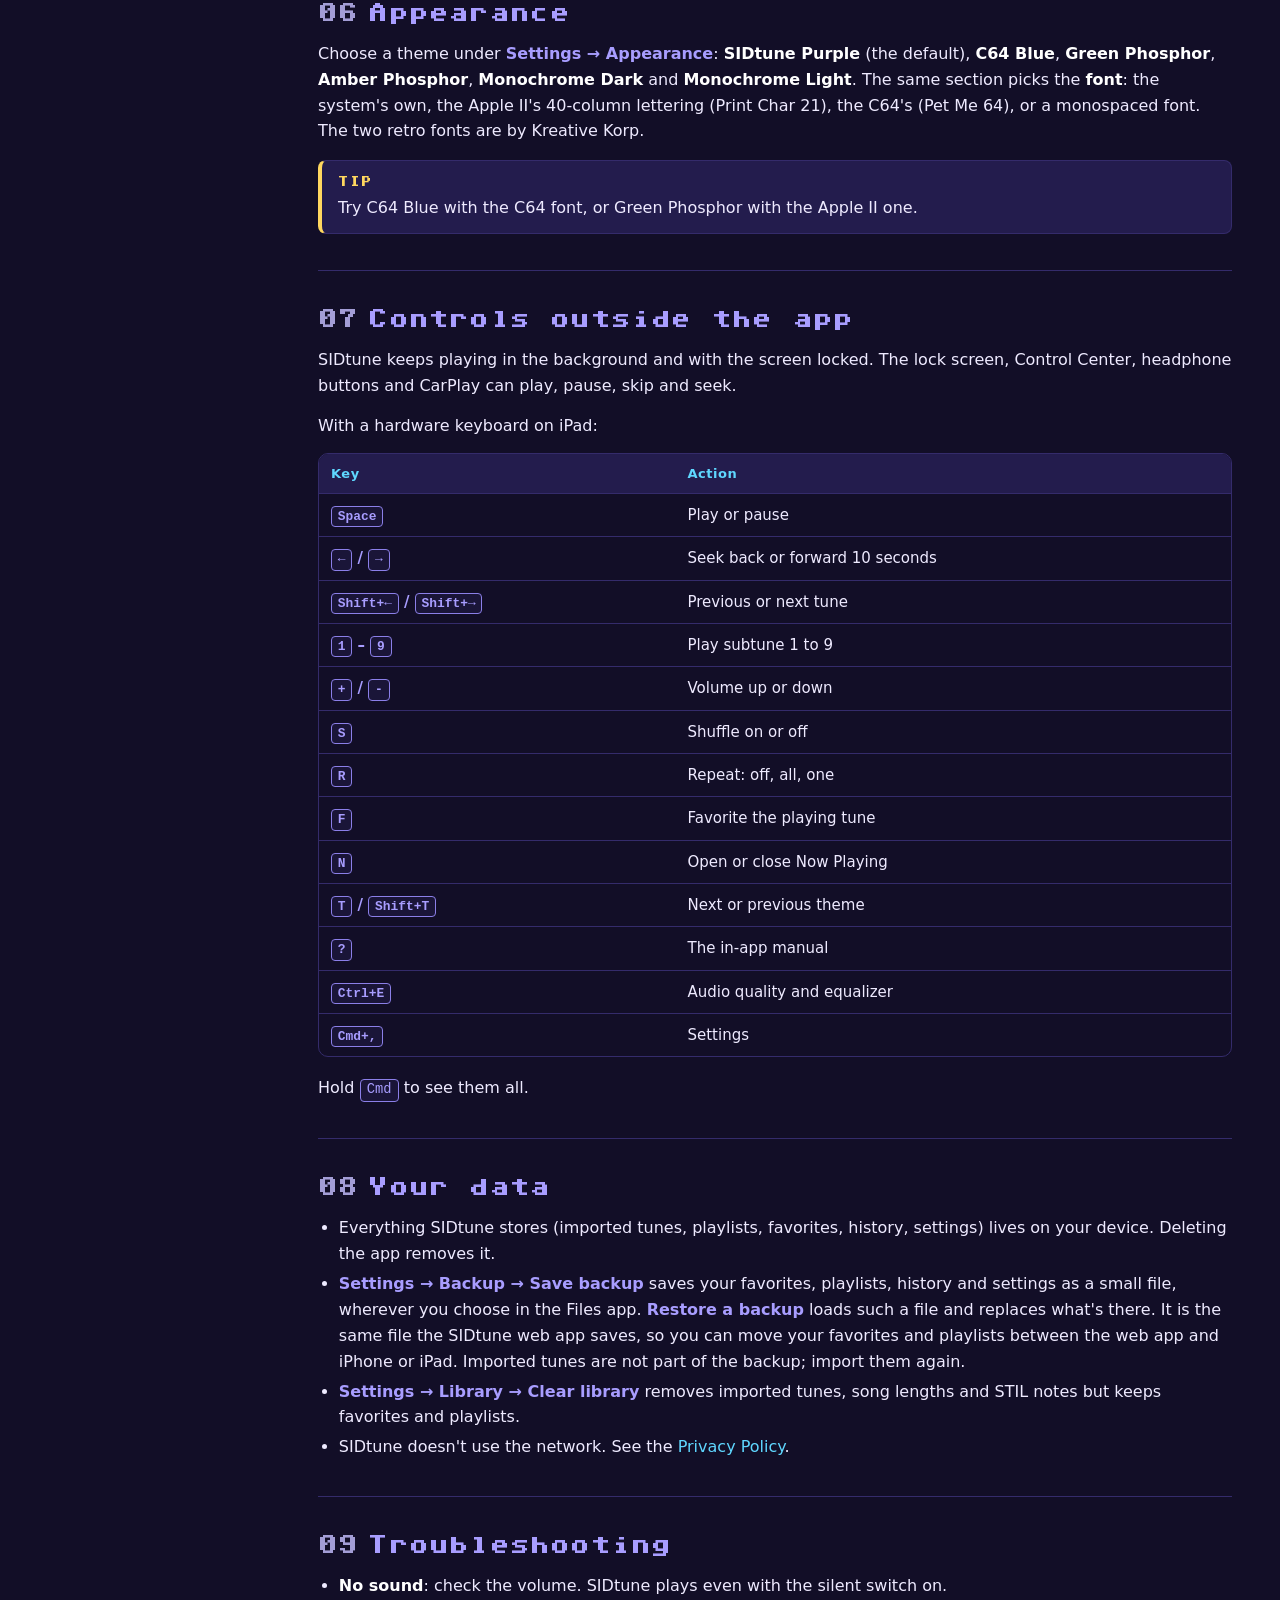
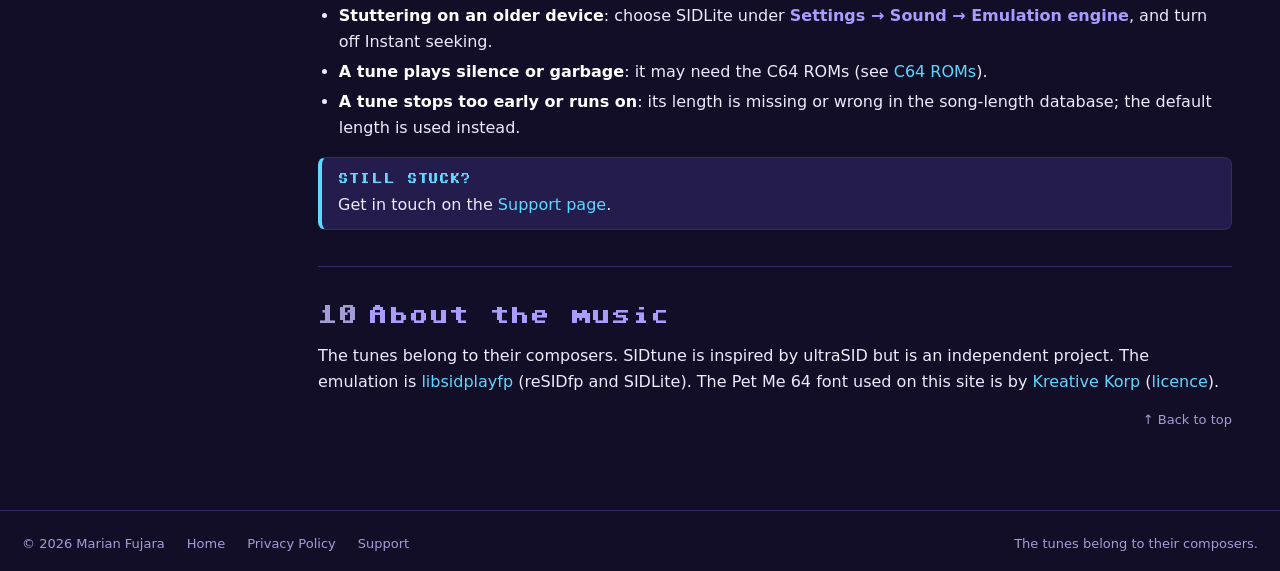
==== commit 66d44a26: "Remove the online HVSC catalogue (0.3.0) App Review rejected 0.2.1 under guideline 5.2.3 because the" ====
--- a/website/guide.html
+++ b/website/guide.html
@@ -30,7 +30,6 @@
   <ol>
     <li><a href="#music">Getting music</a>
       <ol>
-        <li><a href="#hvsc">Online HVSC catalogue</a></li>
         <li><a href="#own-files">Your own files</a></li>
         <li><a href="#songlengths">Song lengths &amp; STIL</a></li>
         <li><a href="#roms">C64 ROMs</a></li>
@@ -84,23 +83,20 @@
 
 <section id="music">
   <h2><span class="num">01</span>Getting music</h2>
-  <p>There are two ways to fill your library, and you can use both at once.</p>
-
-  <h3 id="hvsc">The online HVSC catalogue</h3>
-  <p>No music is included with the app. Tap <em class="path">Download the HVSC</em> in the empty library (or turn on <em class="path">Settings → Online HVSC</em>) and the whole High Voltage SID Collection (HVSC, more than 60,000 tunes) appears in your library. Only the list is downloaded up front (about 2&nbsp;MB); each tune is fetched the first time you play it and kept for next time. The list refreshes itself when a new HVSC release comes out. Turning the catalogue off removes the list again.</p>
-  <p><strong>Download the whole collection.</strong> <em class="path">Settings → Online HVSC → Download the whole collection</em> stores every tune on your device (about 350&nbsp;MB) so everything plays without a connection. Keep SIDtune open until it finishes. <em class="path">Remove offline copy</em> frees the space again.</p>
+  <p>SIDtune comes without any music: you add tunes you already have.</p>
 
   <h3 id="own-files">Your own files</h3>
-  <p>Tap <kbd>+</kbd> (or <em class="path">Add folder, files or zip…</em> in the sidebar) and pick:</p>
-  <ul>
+  <p>Tap <kbd>+</kbd> (or <em class="path">Add music…</em> in the sidebar) and pick:</p>
+  <ul>
+    <li>HVSC's own download, <code>HVSC_xx-all-of-them.7z</code>, as it is: no need to unpack it,</li>
     <li>an unpacked HVSC folder (pick the <code>C64Music</code> folder),</li>
     <li>loose <code>.sid</code> files,</li>
-    <li>a <code>.zip</code> containing either.</li>
-  </ul>
-  <p>You can also open a <code>.sid</code> file in SIDtune from the Files app or another app's share sheet. Tunes you import are copied into SIDtune, so they stay available offline. If an imported tune has the same path as one in the online catalogue, your copy wins.</p>
+    <li>a <code>.zip</code> or <code>.7z</code> containing any of these.</li>
+  </ul>
+  <p>Importing the whole HVSC takes about a minute and needs about 400&nbsp;MB of free space; keep SIDtune open until it finishes. Afterwards you can delete the <code>.7z</code>. You can also open a <code>.sid</code> or <code>.7z</code> file in SIDtune from the Files app or another app's share sheet. Tunes you import are copied into SIDtune, so they play without a connection.</p>
 
   <h3 id="songlengths">Song lengths and STIL notes</h3>
-  <p>SID tunes usually loop forever, so SIDtune needs to know how long each one is. HVSC's <code>DOCUMENTS/Songlengths.md5</code> provides that, and <code>DOCUMENTS/STIL.txt</code> adds background notes (composer comments, cover versions, trivia) shown in Now Playing. Both are picked up automatically when you import an HVSC folder, and the online catalogue includes them. You can also load them under <em class="path">Settings → Collection data</em>. Tunes without a known length play for the default length set in Settings (3 minutes unless you change it).</p>
+  <p>SID tunes usually loop forever, so SIDtune needs to know how long each one is. HVSC's <code>DOCUMENTS/Songlengths.md5</code> provides that, and <code>DOCUMENTS/STIL.txt</code> adds background notes (composer comments, cover versions, trivia) shown in Now Playing. Both are picked up automatically when you import HVSC's <code>.7z</code> or an HVSC folder. You can also load them under <em class="path">Settings → Collection data</em>. Tunes without a known length play for the default length set in Settings (3 minutes unless you change it).</p>
 
   <h3 id="roms">C64 ROMs</h3>
   <p>A small number of tunes (RSID tunes and some that rely on BASIC) need the C64's own KERNAL, BASIC and CHARGEN ROMs. These are copyrighted, so SIDtune cannot include them. If you own copies, add them under <em class="path">Settings → C64 ROMs</em>.</p>
@@ -169,7 +165,7 @@
 
 <section id="sharing">
   <h2><span class="num">05</span>Sharing</h2>
-  <p><em>Share</em> in Now Playing (or on a long-pressed tune) sends a link that opens the tune (and subtune) in SIDtune on another iPhone or iPad. The tune has to be in that device's library or the online catalogue.</p>
+  <p><em>Share</em> in Now Playing (or on a long-pressed tune) sends a link that opens the tune (and subtune) in SIDtune on another iPhone or iPad. The tune has to be in that device's library.</p>
 </section>
 
 <section id="appearance">
@@ -209,7 +205,7 @@
     <li>Everything SIDtune stores (imported tunes, playlists, favorites, history, settings) lives on your device. Deleting the app removes it.</li>
     <li><em class="path">Settings → Backup → Save backup</em> saves your favorites, playlists, history and settings as a small file, wherever you choose in the Files app. <em class="path">Restore a backup</em> loads such a file and replaces what's there. It is the same file the SIDtune web app saves, so you can move your favorites and playlists between the web app and iPhone or iPad. Imported tunes are not part of the backup; import them again.</li>
     <li><em class="path">Settings → Library → Clear library</em> removes imported tunes, song lengths and STIL notes but keeps favorites and playlists.</li>
-    <li>The only network traffic is fetching the online catalogue and the tunes you play from it. See the <a href="privacy.html">Privacy Policy</a>.</li>
+    <li>SIDtune doesn't use the network. See the <a href="privacy.html">Privacy Policy</a>.</li>
   </ul>
 </section>
 
@@ -226,7 +222,7 @@
 
 <section id="about">
   <h2><span class="num">10</span>About the music</h2>
-  <p>The tunes belong to their composers. <a href="https://www.hvsc.c64.org/">HVSC</a> is a volunteer archive. SIDtune is inspired by ultraSID but is an independent project. The emulation is <a href="https://github.com/libsidplayfp/libsidplayfp">libsidplayfp</a> (reSIDfp and SIDLite). The Pet Me 64 font used on this site is by <a href="https://www.kreativekorp.com/software/fonts/">Kreative Korp</a> (<a href="fonts/Kreative-FreeLicense.txt">licence</a>).</p>
+  <p>The tunes belong to their composers. SIDtune is inspired by ultraSID but is an independent project. The emulation is <a href="https://github.com/libsidplayfp/libsidplayfp">libsidplayfp</a> (reSIDfp and SIDLite). The Pet Me 64 font used on this site is by <a href="https://www.kreativekorp.com/software/fonts/">Kreative Korp</a> (<a href="fonts/Kreative-FreeLicense.txt">licence</a>).</p>
   <a class="top-link" href="#top">↑ Back to top</a>
 </section>
 
@@ -238,7 +234,7 @@
   <a href="index.html">Home</a>
   <a href="privacy.html">Privacy Policy</a>
   <a href="support.html">Support</a>
-  <span class="spacer">The tunes belong to their composers. HVSC is a volunteer archive.</span>
+  <span class="spacer">The tunes belong to their composers.</span>
 </footer>
 
 </body>
